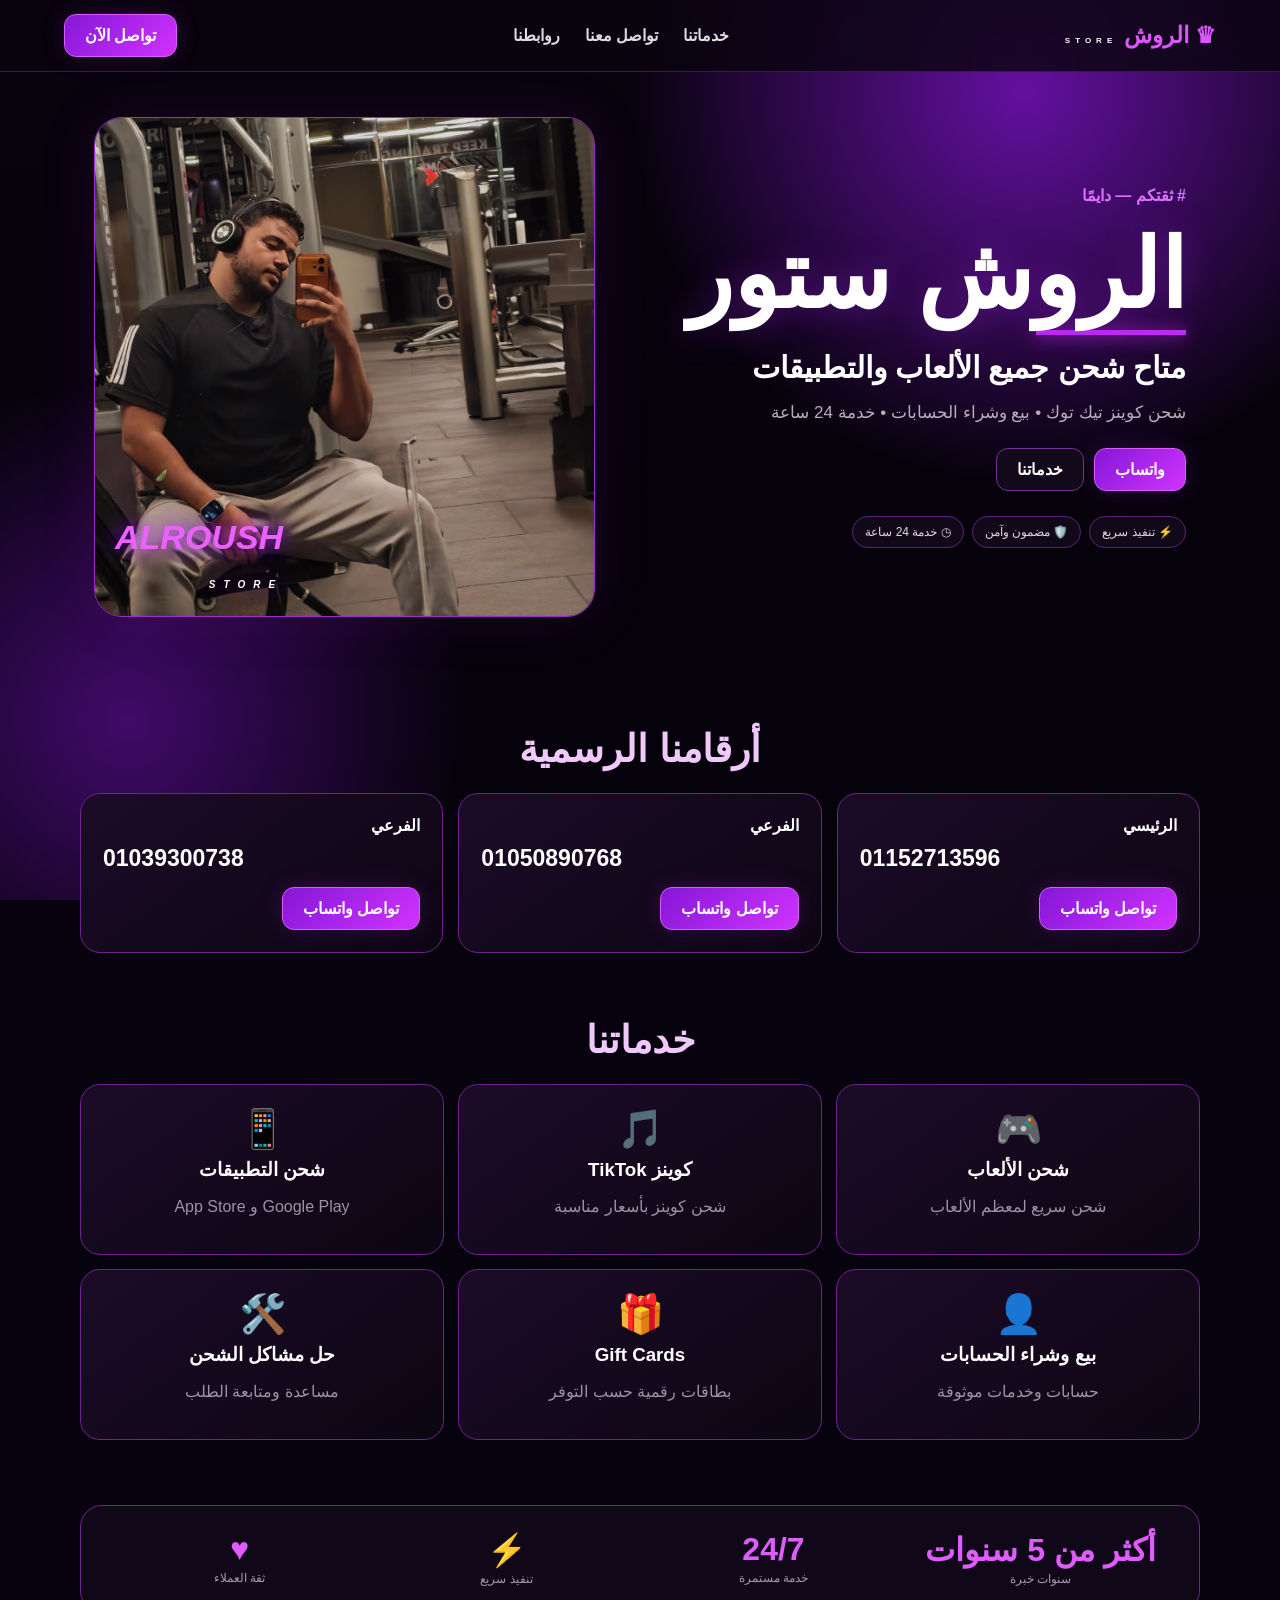
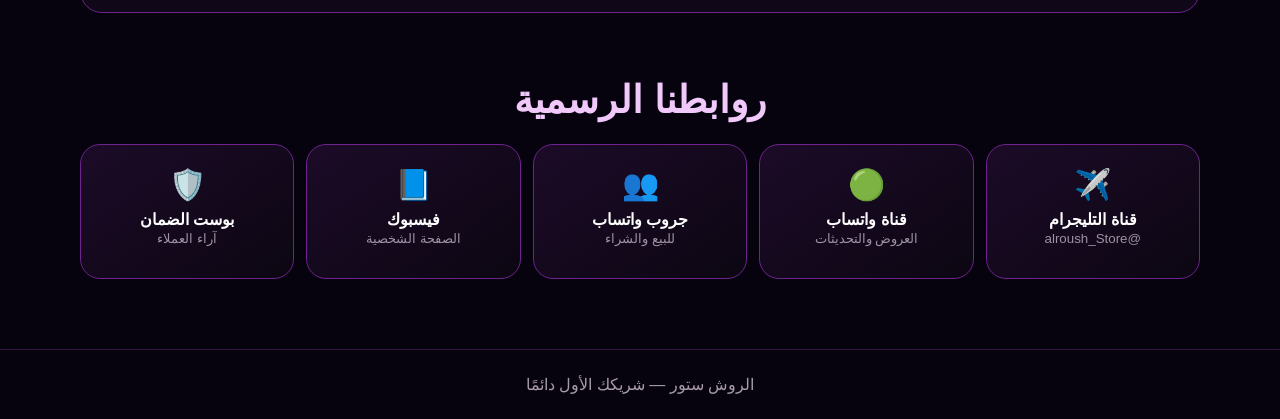
==== index.html @ ca9cc28e "Rename site.html to index.html" ====
<!doctype html><html lang="ar" dir="rtl"><head><meta charset="utf-8"><meta name="viewport" content="width=device-width,initial-scale=1"><title id="title">الروش ستور</title><link rel="stylesheet" href="site.css"></head><body><div class="bg"></div><header><div class="logo">♛ <b>الروش</b> <small>STORE</small></div><nav><a href="#services">خدماتنا</a><a href="#contact">تواصل معنا</a><a href="#links">روابطنا</a></nav><a id="top" class="cta">تواصل الآن</a></header><main><section class="hero"><div><span class="tag"># ثقتكم — دايمًا</span><h1 id="name">الروش ستور</h1><h2 id="headline"></h2><p id="desc"></p><div class="buttons"><a id="heroWa" class="cta">واتساب</a><a href="#services" class="ghost">خدماتنا</a></div><div class="badges"><span>⚡ تنفيذ سريع</span><span>🛡️ مضمون وآمن</span><span>◷ خدمة 24 ساعة</span></div></div><div class="owner"><img src="assets/500394.jpg"><div>ALROUSH<br><small>STORE</small></div></div></section><section id="contact"><h2 class="sectionTitle">أرقامنا الرسمية</h2><div id="phones" class="grid3"></div></section><section id="services"><h2 class="sectionTitle">خدماتنا</h2><div id="servicesGrid" class="servicegrid"></div></section><section class="experience"><div><b id="exp">5+</b><span>سنوات خبرة</span></div><div><b>24/7</b><span>خدمة مستمرة</span></div><div><b>⚡</b><span>تنفيذ سريع</span></div><div><b>♥</b><span>ثقة العملاء</span></div></section><section id="links"><h2 class="sectionTitle">روابطنا الرسمية</h2><div id="linksGrid" class="linkgrid"></div></section></main><footer>الروش ستور — شريكك الأول دائمًا</footer><script src="site.js"></script></body></html>
---- site.css ----
*{box-sizing:border-box}body{margin:0;background:#07030e;color:#fff;font-family:Arial,Tahoma,sans-serif}.bg{position:fixed;inset:0;z-index:-1;background:radial-gradient(circle at 80% 10%,#6410a0 0,transparent 30%),radial-gradient(circle at 10% 80%,#400a69 0,transparent 25%),linear-gradient(#08030e,#05020a)}header{height:72px;display:flex;align-items:center;justify-content:space-between;padding:0 5%;border-bottom:1px solid #3b1750;background:#09040ecc;backdrop-filter:blur(10px);position:sticky;top:0;z-index:5}.logo{font-size:23px;color:#df55ff;font-weight:900}.logo small{font-size:8px;letter-spacing:5px;color:#fff}nav{display:flex;gap:25px}nav a{color:#ddd;text-decoration:none;font-weight:700}.cta,.ghost{display:inline-block;padding:11px 20px;border-radius:12px;text-decoration:none;font-weight:800;cursor:pointer}.cta{background:linear-gradient(135deg,#8517d7,#d033ff);border:1px solid #dd5cff;color:#fff;box-shadow:0 0 25px #aa21dc33}.ghost{border:1px solid #78309b;color:#fff;background:#12091a}.hero,main{width:min(1120px,calc(100% - 28px));margin:auto}.hero{min-height:590px;display:grid;grid-template-columns:1fr .9fr;gap:35px;align-items:center}.tag{color:#dc70ff;font-weight:800}.hero h1{font-size:clamp(55px,8vw,95px);margin:15px 0;color:#fff;text-shadow:0 0 35px #9c22d966}.hero h1:after{content:"";display:block;width:150px;height:5px;background:#bd2df0;box-shadow:0 0 18px #cf35ff}.hero h2{font-size:30px;margin:10px 0}.hero p{color:#b9acbf;font-size:17px}.buttons{display:flex;gap:10px;margin:25px 0}.badges{display:flex;gap:8px;flex-wrap:wrap}.badges span{padding:8px 12px;border:1px solid #5c2178;border-radius:20px;color:#ddd;background:#11081a;font-size:12px}.owner{height:500px;border-radius:28px;border:1px solid #9b2dc8;overflow:hidden;position:relative;background:#100519;box-shadow:0 0 55px #9d20c522}.owner img{width:100%;height:100%;object-fit:cover;object-position:center 15%;filter:saturate(1.2);opacity:.85}.owner div{position:absolute;bottom:20px;left:20px;color:#ec62ff;font-size:34px;font-style:italic;font-weight:900;text-shadow:0 0 20px #8d00ff}.owner small{font-size:10px;letter-spacing:8px;color:#fff}.sectionTitle{text-align:center;font-size:38px;margin:65px 0 22px;color:#f0c8fa}.grid3{display:grid;grid-template-columns:repeat(3,1fr);gap:15px}.card,.service,.link{background:linear-gradient(145deg,#1c0b28,#0c0612);border:1px solid #6e238f;border-radius:20px;padding:22px;transition:.25s}.card:hover,.service:hover,.link:hover{transform:translateY(-5px);border-color:#db55ff;box-shadow:0 15px 40px #aa20d822}.number{font-size:23px;font-weight:900;direction:ltr;margin:10px 0 15px}.card a,.link{color:#fff;text-decoration:none}.servicegrid{display:grid;grid-template-columns:repeat(3,1fr);gap:14px}.service{text-align:center;min-height:145px}.service .i{font-size:38px}.service h3{margin:8px 0}.service p,.link small{color:#9e92a6}.experience{margin:65px 0;padding:25px;border:1px solid #6d248d;border-radius:22px;display:grid;grid-template-columns:repeat(4,1fr);background:#100818;text-align:center}.experience b{display:block;color:#df5cff;font-size:32px}.experience span{color:#a89aaa;font-size:12px}.linkgrid{display:grid;grid-template-columns:repeat(5,1fr);gap:12px}.link{text-align:center;min-height:135px}.link .i{font-size:30px;display:block;margin-bottom:8px}.link strong{display:block}footer{text-align:center;border-top:1px solid #32163f;margin-top:70px;padding:25px;color:#a89aaa}@media(max-width:800px){nav{display:none}.hero{grid-template-columns:1fr;padding-top:30px}.owner{height:400px;order:-1}.grid3,.servicegrid{grid-template-columns:1fr 1fr}.linkgrid{grid-template-columns:1fr 1fr}.experience{grid-template-columns:1fr 1fr;gap:20px}.hero h1{font-size:60px}.hero h2{font-size:23px}}@media(max-width:480px){.grid3,.servicegrid,.linkgrid{grid-template-columns:1fr}.hero{width:calc(100% - 20px)}header{padding:0 12px}.owner{height:340px}}
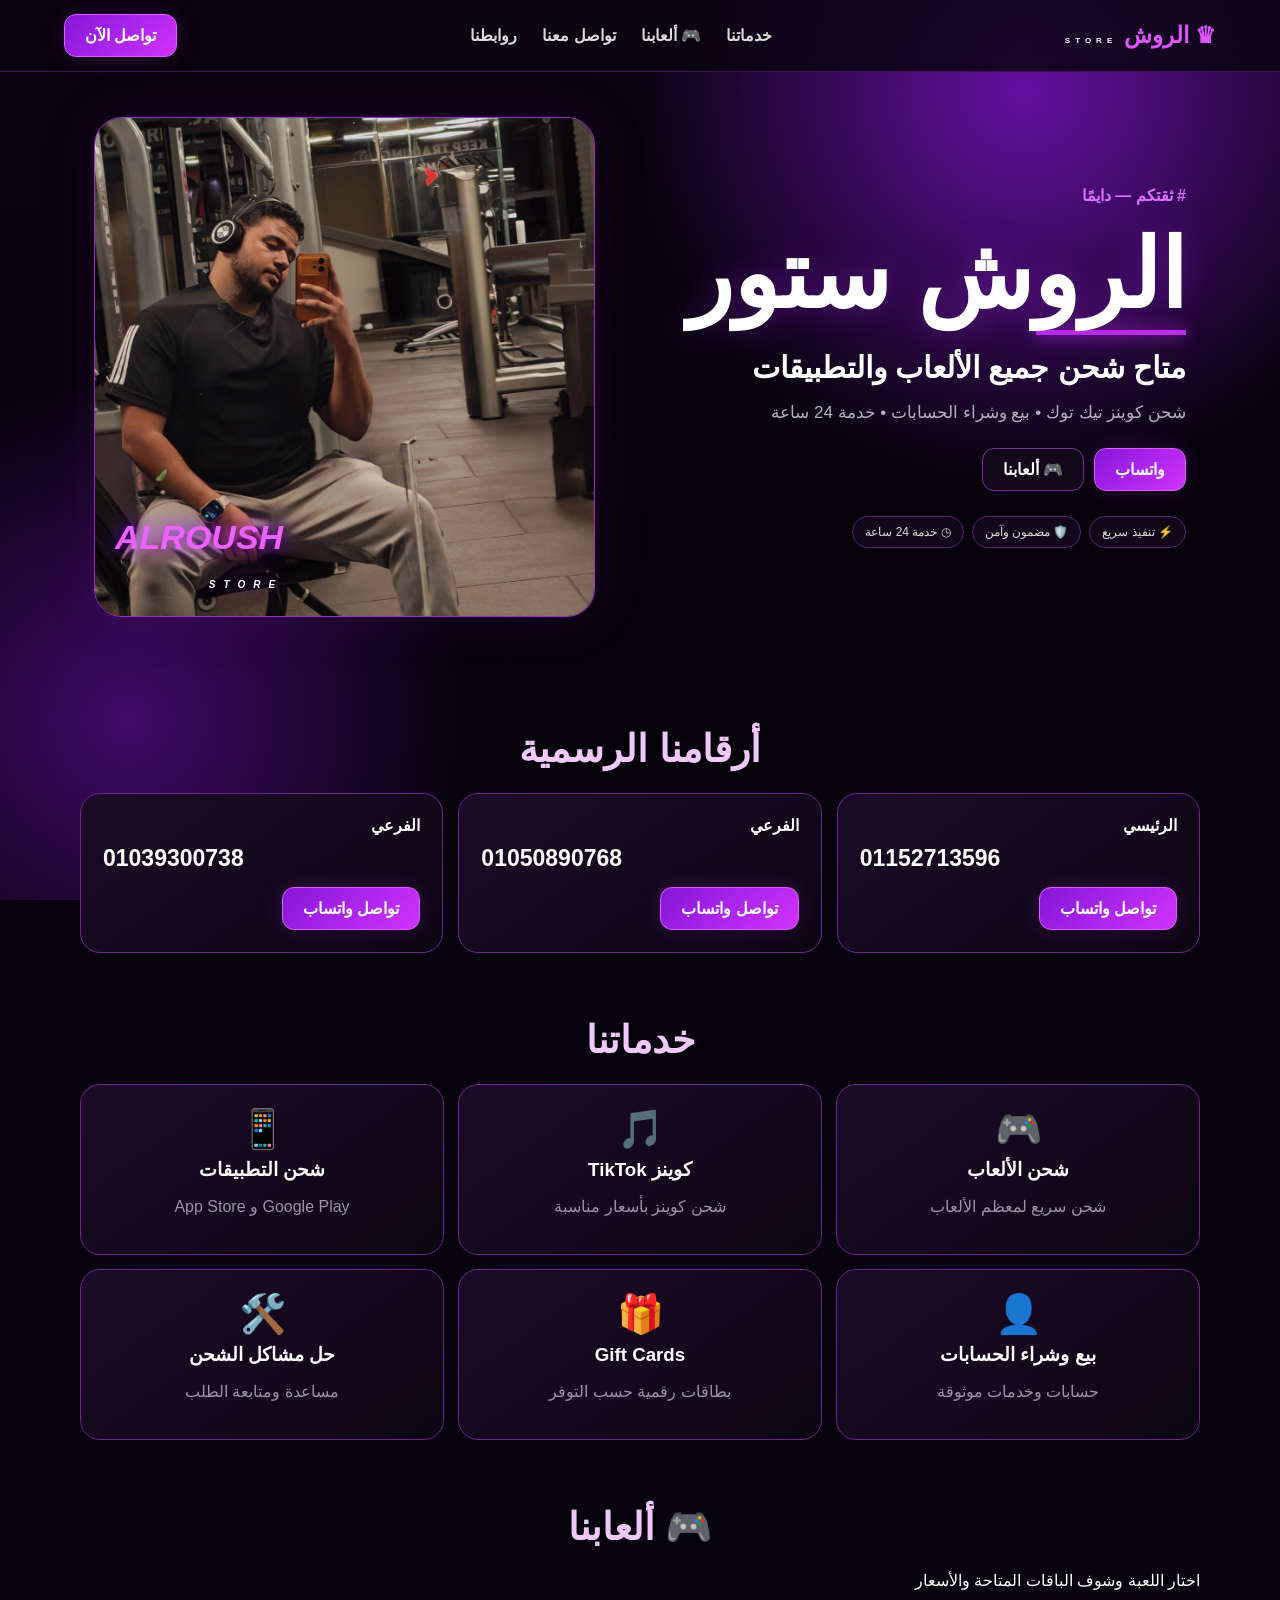
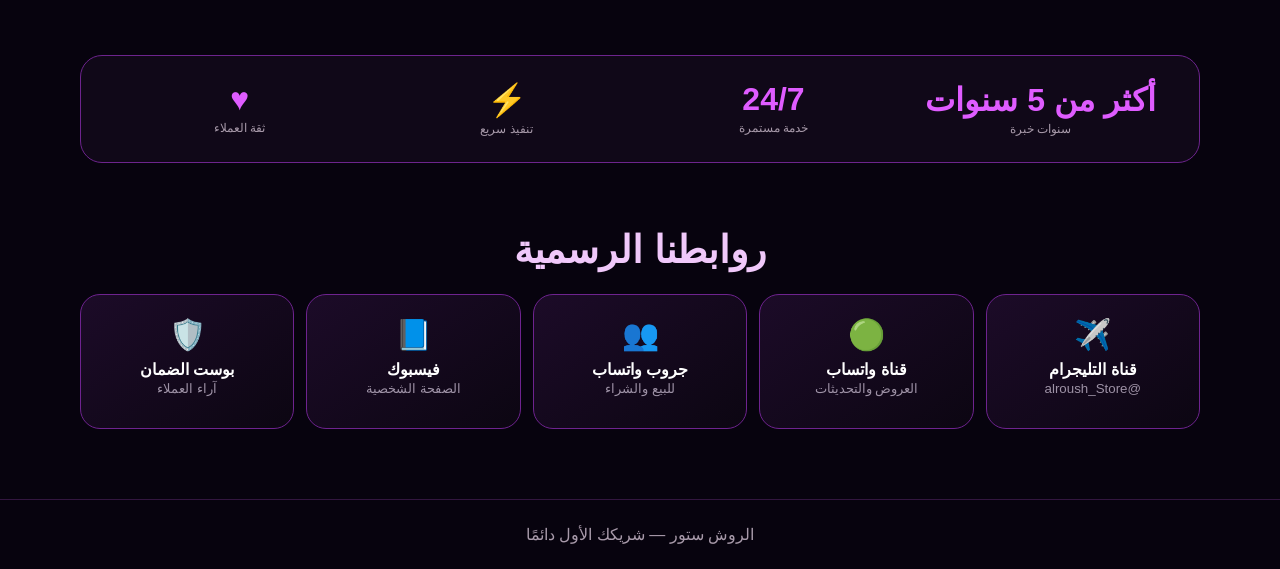
==== commit e517f107: "Add games section and update navigation links" ====
--- a/index.html
+++ b/index.html
@@ -1 +1,77 @@
-<!doctype html><html lang="ar" dir="rtl"><head><meta charset="utf-8"><meta name="viewport" content="width=device-width,initial-scale=1"><title id="title">الروش ستور</title><link rel="stylesheet" href="site.css"></head><body><div class="bg"></div><header><div class="logo">♛ <b>الروش</b> <small>STORE</small></div><nav><a href="#services">خدماتنا</a><a href="#contact">تواصل معنا</a><a href="#links">روابطنا</a></nav><a id="top" class="cta">تواصل الآن</a></header><main><section class="hero"><div><span class="tag"># ثقتكم — دايمًا</span><h1 id="name">الروش ستور</h1><h2 id="headline"></h2><p id="desc"></p><div class="buttons"><a id="heroWa" class="cta">واتساب</a><a href="#services" class="ghost">خدماتنا</a></div><div class="badges"><span>⚡ تنفيذ سريع</span><span>🛡️ مضمون وآمن</span><span>◷ خدمة 24 ساعة</span></div></div><div class="owner"><img src="assets/500394.jpg"><div>ALROUSH<br><small>STORE</small></div></div></section><section id="contact"><h2 class="sectionTitle">أرقامنا الرسمية</h2><div id="phones" class="grid3"></div></section><section id="services"><h2 class="sectionTitle">خدماتنا</h2><div id="servicesGrid" class="servicegrid"></div></section><section class="experience"><div><b id="exp">5+</b><span>سنوات خبرة</span></div><div><b>24/7</b><span>خدمة مستمرة</span></div><div><b>⚡</b><span>تنفيذ سريع</span></div><div><b>♥</b><span>ثقة العملاء</span></div></section><section id="links"><h2 class="sectionTitle">روابطنا الرسمية</h2><div id="linksGrid" class="linkgrid"></div></section></main><footer>الروش ستور — شريكك الأول دائمًا</footer><script src="site.js"></script></body></html>
+<!doctype html>
+<html lang="ar" dir="rtl">
+<head>
+<meta charset="utf-8">
+<meta name="viewport" content="width=device-width,initial-scale=1">
+<title id="title">الروش ستور</title>
+<link rel="stylesheet" href="site.css">
+</head>
+<body>
+<div class="bg"></div>
+
+<header>
+  <div class="logo">♛ <b>الروش</b> <small>STORE</small></div>
+  <nav>
+    <a href="#services">خدماتنا</a>
+    <a href="#games">🎮 ألعابنا</a>
+    <a href="#contact">تواصل معنا</a>
+    <a href="#links">روابطنا</a>
+  </nav>
+  <a id="top" class="cta">تواصل الآن</a>
+</header>
+
+<main>
+<section class="hero">
+  <div>
+    <span class="tag"># ثقتكم — دايمًا</span>
+    <h1 id="name">الروش ستور</h1>
+    <h2 id="headline"></h2>
+    <p id="desc"></p>
+    <div class="buttons">
+      <a id="heroWa" class="cta">واتساب</a>
+      <a href="#games" class="ghost">🎮 ألعابنا</a>
+    </div>
+    <div class="badges">
+      <span>⚡ تنفيذ سريع</span><span>🛡️ مضمون وآمن</span><span>◷ خدمة 24 ساعة</span>
+    </div>
+  </div>
+  <div class="owner">
+    <img src="assets/500394.jpg">
+    <div>ALROUSH<br><small>STORE</small></div>
+  </div>
+</section>
+
+<section id="contact">
+  <h2 class="sectionTitle">أرقامنا الرسمية</h2>
+  <div id="phones" class="grid3"></div>
+</section>
+
+<section id="services">
+  <h2 class="sectionTitle">خدماتنا</h2>
+  <div id="servicesGrid" class="servicegrid"></div>
+</section>
+
+<section id="games">
+  <h2 class="sectionTitle">🎮 ألعابنا</h2>
+  <p class="gamesIntro">اختار اللعبة وشوف الباقات المتاحة والأسعار</p>
+  <div id="gamesGrid" class="gamesGrid"></div>
+  <div id="gamePanels"></div>
+</section>
+
+<section class="experience">
+  <div><b id="exp">5+</b><span>سنوات خبرة</span></div>
+  <div><b>24/7</b><span>خدمة مستمرة</span></div>
+  <div><b>⚡</b><span>تنفيذ سريع</span></div>
+  <div><b>♥</b><span>ثقة العملاء</span></div>
+</section>
+
+<section id="links">
+  <h2 class="sectionTitle">روابطنا الرسمية</h2>
+  <div id="linksGrid" class="linkgrid"></div>
+</section>
+</main>
+
+<footer>الروش ستور — شريكك الأول دائمًا</footer>
+<script src="site.js"></script>
+</body>
+</html>
